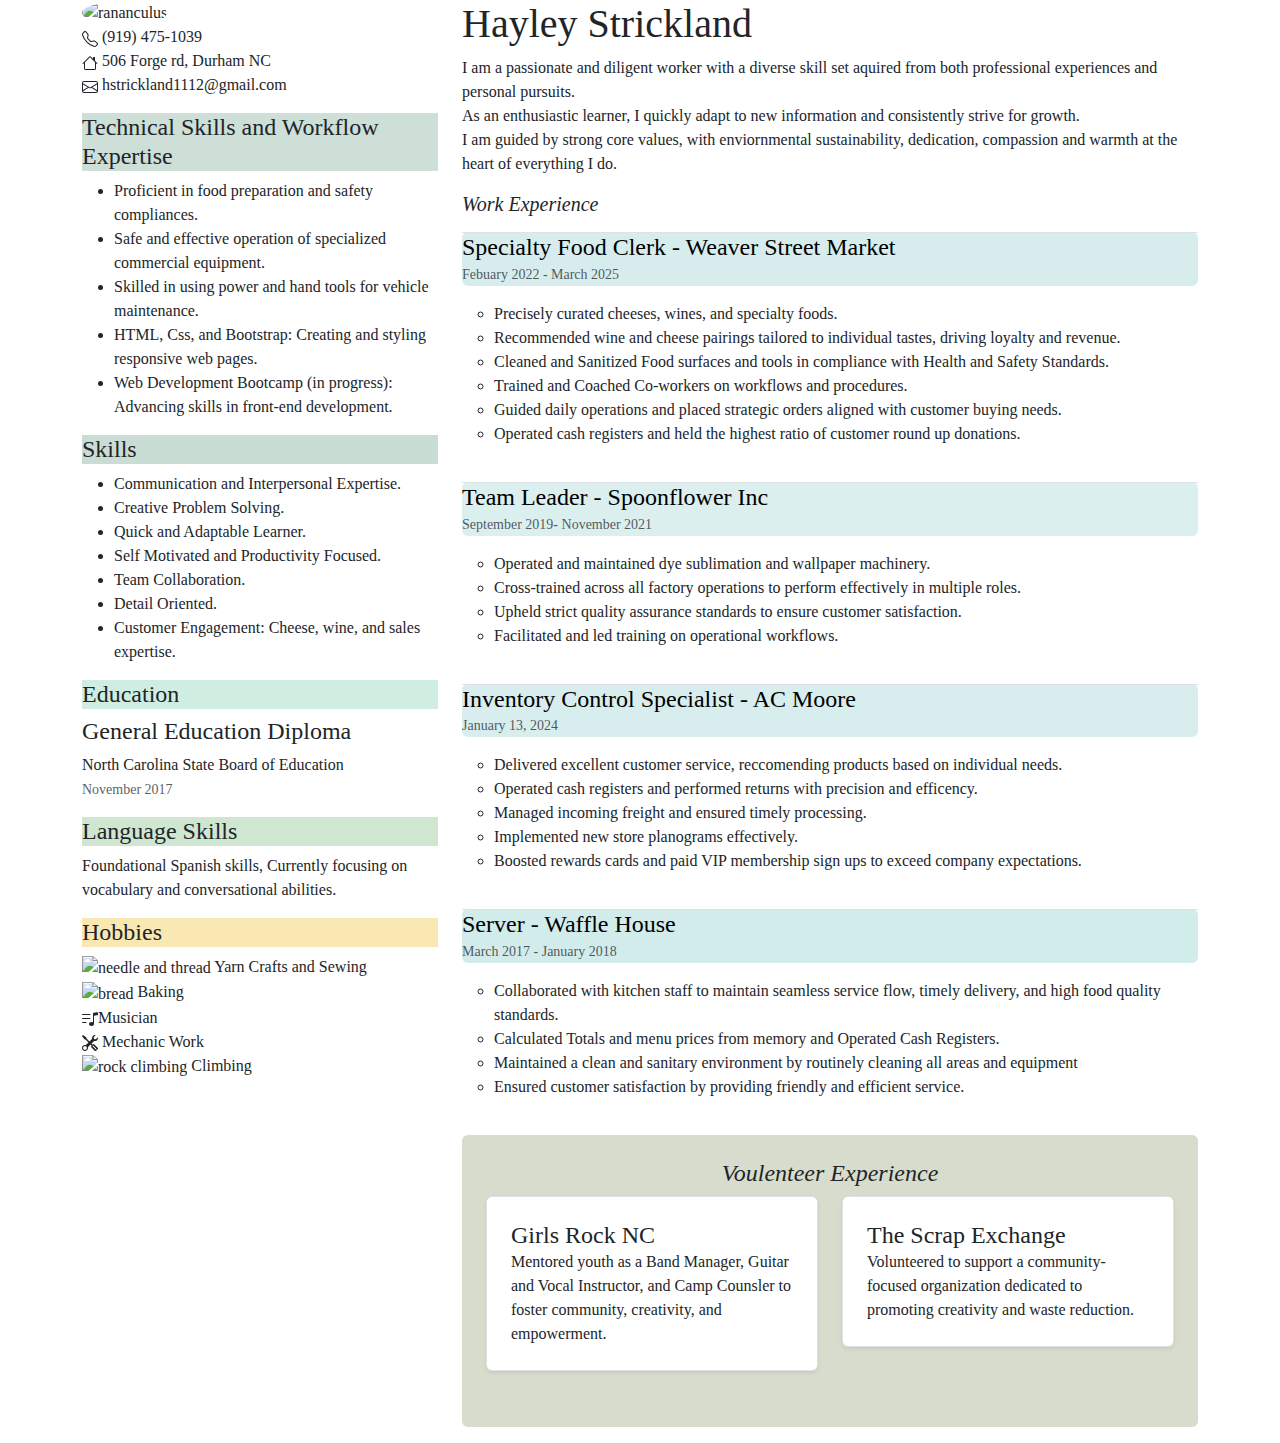
==== index.html @ b5ce252b "Add files via upload" ====
<!DOCTYPE html>
<html>
<head>
  <meta charset="UTF-8" />
  <title>Hayley S. Resume</title>
  <link href="https://cdn.jsdelivr.net/npm/bootstrap@5.3.3/dist/css/bootstrap.min.css" rel="stylesheet" integrity="sha384-QWTKZyjpPEjISv5WaRU9OFeRpok6YctnYmDr5pNlyT2bRjXh0JMhjY6hW+ALEwIH" crossorigin="anonymous">
  <link rel="stylesheet" href="./style.css">
  <style>
  @media(max-width:1000px){
.mepic{
  margin-left: 0px;
  height: 200px;
}
}
  
  </style>
</head>
<body>
<div class="container">
  <div class="row">
    <div class="col-4" id="left"> 
      <div class="leftflex">
        <img src="./rananculus.png" class="mepic" class="pic" alt="rananculus">
        <p class="info blurb"><svg xmlns="http://www.w3.org/2000/svg" width="16" height="16" fill="currentColor" class="bi bi-telephone" viewBox="0 0 16 16">
          <path d="M3.654 1.328a.678.678 0 0 0-1.015-.063L1.605 2.3c-.483.484-.661 1.169-.45 1.77a17.6 17.6 0 0 0 4.168 6.608 17.6 17.6 0 0 0 6.608 4.168c.601.211 1.286.033 1.77-.45l1.034-1.034a.678.678 0 0 0-.063-1.015l-2.307-1.794a.68.68 0 0 0-.58-.122l-2.19.547a1.75 1.75 0 0 1-1.657-.459L5.482 8.062a1.75 1.75 0 0 1-.46-1.657l.548-2.19a.68.68 0 0 0-.122-.58zM1.884.511a1.745 1.745 0 0 1 2.612.163L6.29 2.98c.329.423.445.974.315 1.494l-.547 2.19a.68.68 0 0 0 .178.643l2.457 2.457a.68.68 0 0 0 .644.178l2.189-.547a1.75 1.75 0 0 1 1.494.315l2.306 1.794c.829.645.905 1.87.163 2.611l-1.034 1.034c-.74.74-1.846 1.065-2.877.702a18.6 18.6 0 0 1-7.01-4.42 18.6 18.6 0 0 1-4.42-7.009c-.362-1.03-.037-2.137.703-2.877z"/>
        </svg></i> (919) 475-1039 <br>
       <svg xmlns="http://www.w3.org/2000/svg" width="16" height="16" fill="currentColor" class="bi bi-house" viewBox="0 0 16 16">
          <path d="M8.707 1.5a1 1 0 0 0-1.414 0L.646 8.146a.5.5 0 0 0 .708.708L2 8.207V13.5A1.5 1.5 0 0 0 3.5 15h9a1.5 1.5 0 0 0 1.5-1.5V8.207l.646.647a.5.5 0 0 0 .708-.708L13 5.793V2.5a.5.5 0 0 0-.5-.5h-1a.5.5 0 0 0-.5.5v1.293zM13 7.207V13.5a.5.5 0 0 1-.5.5h-9a.5.5 0 0 1-.5-.5V7.207l5-5z"/>
        </svg> 506 Forge rd, Durham NC <br>  <svg xmlns="http://www.w3.org/2000/svg" width="16" height="16" fill="currentColor" class="bi bi-envelope" viewBox="0 0 16 16">
          <path d="M0 4a2 2 0 0 1 2-2h12a2 2 0 0 1 2 2v8a2 2 0 0 1-2 2H2a2 2 0 0 1-2-2zm2-1a1 1 0 0 0-1 1v.217l7 4.2 7-4.2V4a1 1 0 0 0-1-1zm13 2.383-4.708 2.825L15 11.105zm-.034 6.876-5.64-3.471L8 9.583l-1.326-.795-5.64 3.47A1 1 0 0 0 2 13h12a1 1 0 0 0 .966-.741M1 11.105l4.708-2.897L1 5.383z"/>
        </svg> hstrickland1112@gmail.com <br>
        
          </p>
          <div class="borderleft">
          <div style="background-color:#2774543b;">
          <h4 class="1">Technical Skills and Workflow Expertise</h4></div>
    
    <ul>
      <li>
        Proficient in food preparation and safety compliances.
      </li>
      <li>Safe and effective operation of specialized commercial equipment.</li>
      <li>
        Skilled in using power and hand tools for vehicle maintenance.
      </li>
      <li>
        HTML, Css, and Bootstrap: Creating and styling responsive web pages.
      </li>
      <li>
        Web Development Bootcamp (in progress): Advancing skills in front-end development.
      </li>
    </ul>
    <div style="background-color:#2774543e;">
    <h4 class="2">Skills</h4></div>
    <ul>
      <li>Communication and Interpersonal Expertise.</li>
      <li>Creative Problem Solving.</li>
      <li>Quick and Adaptable Learner.</li>
      <li>Self Motivated and Productivity Focused.</li>
      <li>Team Collaboration.</li>
      <li>Detail Oriented.</li>
      <li>Customer Engagement: Cheese, wine, and sales expertise.
     </li>
    </ul>
    <div style="background-color:#0ba86732;">
      <h4 class="3">
        Education
      </h4></div>
      <h4>General Education Diploma</h4>
      <p>North Carolina State Board of Education <br>
      <small class="text-body-secondary"><font style="vertical-align: inherit;"><font style="vertical-align: inherit;">November 2017</font></font></small>
      </p>
      <div style="background-color:#12841b34;">
      <h4 class="4">Language Skills</h4></div>
      <p>
        Foundational Spanish skills, Currently focusing on vocabulary and conversational abilities.
      </p>

    </div>
    <div class="5">
      <h4 style="background-color: #f2c12e5e;">
        Hobbies
        
      </h4>
      <p>
        <img src="./9511750_thread_needle_tool_sewing_sew_icon (2).png" alt="needle and thread" height="20px" width="20px">
        Yarn Crafts and Sewing <br>
<img src="./5079032_bakery_baking_bread_food_restaurant_icon.png" alt="bread" height="20px" width="20px">
        Baking<br>
        <svg xmlns="http://www.w3.org/2000/svg" width="16" height="16" fill="currentColor" class="bi bi-music-note-list" viewBox="0 0 16 16">
          <path d="M12 13c0 1.105-1.12 2-2.5 2S7 14.105 7 13s1.12-2 2.5-2 2.5.895 2.5 2"/>
          <path fill-rule="evenodd" d="M12 3v10h-1V3z"/>
          <path d="M11 2.82a1 1 0 0 1 .804-.98l3-.6A1 1 0 0 1 16 2.22V4l-5 1z"/>
          <path fill-rule="evenodd" d="M0 11.5a.5.5 0 0 1 .5-.5H4a.5.5 0 0 1 0 1H.5a.5.5 0 0 1-.5-.5m0-4A.5.5 0 0 1 .5 7H8a.5.5 0 0 1 0 1H.5a.5.5 0 0 1-.5-.5m0-4A.5.5 0 0 1 .5 3H8a.5.5 0 0 1 0 1H.5a.5.5 0 0 1-.5-.5"/>
        </svg>Musician <br>
         <svg xmlns="http://www.w3.org/2000/svg" width="16" height="16" fill="currentColor" class="bi bi-tools" viewBox="0 0 16 16">
          <path d="M1 0 0 1l2.2 3.081a1 1 0 0 0 .815.419h.07a1 1 0 0 1 .708.293l2.675 2.675-2.617 2.654A3.003 3.003 0 0 0 0 13a3 3 0 1 0 5.878-.851l2.654-2.617.968.968-.305.914a1 1 0 0 0 .242 1.023l3.27 3.27a.997.997 0 0 0 1.414 0l1.586-1.586a.997.997 0 0 0 0-1.414l-3.27-3.27a1 1 0 0 0-1.023-.242L10.5 9.5l-.96-.96 2.68-2.643A3.005 3.005 0 0 0 16 3q0-.405-.102-.777l-2.14 2.141L12 4l-.364-1.757L13.777.102a3 3 0 0 0-3.675 3.68L7.462 6.46 4.793 3.793a1 1 0 0 1-.293-.707v-.071a1 1 0 0 0-.419-.814zm9.646 10.646a.5.5 0 0 1 .708 0l2.914 2.915a.5.5 0 0 1-.707.707l-2.915-2.914a.5.5 0 0 1 0-.708M3 11l.471.242.529.026.287.445.445.287.026.529L5 13l-.242.471-.026.529-.445.287-.287.445-.529.026L3 15l-.471-.242L2 14.732l-.287-.445L1.268 14l-.026-.529L1 13l.242-.471.026-.529.445-.287.287-.445.529-.026z"/>
        </svg> Mechanic Work<br>
        <img src="./2588866_activity_climbing_recreation_rock climbing_travel_icon.png" alt="rock climbing" height="20px" width="20px">
        Climbing  
</p>
    </div>

      </div>
    </div>


    <div class="col" id="right">
      <div class="rightflex">
        <div>
              <h1 >Hayley Strickland</h1>              <p class="lead" style="font-size: medium;"> I am a passionate and diligent worker with a diverse skill set aquired from both professional experiences and personal pursuits.<br>
                 As an enthusiastic learner, I quickly adapt to new information and consistently strive for growth.<br> I am guided by strong core values, with enviornmental sustainability, dedication, compassion and warmth at the heart of everything I do.         

      
            </div>
            <div>
              <div id="border">
            <h5 class="fst-italic"><font style="vertical-align: inherit;"><font style="vertical-align: inherit;"> Work Experience</font></font></h4>
            <ul class="list-unstyled">
              <li>
        <div class=" bg- rounded" style="background-color: rgba(0, 139, 139, 0.156);">

                <a class="d-flex flex-column flex-lg-row gap-3 align-items-start align-items-lg-center my-3 link-body-emphasis text-decoration-none border-top"href="#">
                  <div class="col-lg">
                    <h4 class="mb-0"><font style="vertical-align: inherit;"><font style="vertical-align: inherit; ">Specialty Food Clerk - Weaver Street Market</font></font></h6>
                    <small class="text-body-secondary"><font style="vertical-align: inherit;"><font style="vertical-align: inherit;">Febuary 2022 - March 2025</font></font></small>
                    </div>
                </a>
        </div>
                <ul style="padding-bottom: 20px;">
                  <li>Precisely curated cheeses, wines, and specialty foods. 
                  </li>
                  <li>
                    Recommended wine and cheese pairings tailored to individual tastes, driving loyalty and revenue.
                  </li>
                  <li>
                    Cleaned and Sanitized Food surfaces and tools in compliance with Health and Safety Standards.
                  </li>
                  <li>
                    Trained and Coached Co-workers on workflows and procedures.
                  </li>
                  <li>
                    Guided daily operations and placed strategic orders aligned with customer buying needs.

                  </li>
                  <li>
                    Operated cash registers and held the highest ratio of customer round up donations.
                  </li>
            
                </ul>
              </li>

              <li>
        <div class=" bg- rounded" style="background-color: rgba(0, 139, 139, 0.142);">
                
                <a class="d-flex flex-column flex-lg-row gap-3 align-items-start align-items-lg-center my-3 link-body-emphasis text-decoration-none border-top"href="#">
<div class="col-lg-8">
  
                    <h4 class="mb-0"><font style="vertical-align: inherit;"><font style="vertical-align: inherit;">Team Leader - Spoonflower Inc</font></font></h6>
                    <small class="text-body-secondary"><font style="vertical-align: inherit;"><font style="vertical-align: inherit;">September 2019- November 2021</font></font></small>
                  </div>
                </a>
        </div>
                <ul style="padding-bottom: 20px;">
                  <li>
                    Operated and maintained dye sublimation and wallpaper machinery.
                  </li>
                  <li>
                    Cross-trained across all factory operations to perform effectively in multiple roles.
                  </li>
                  <li>
                    Upheld strict quality assurance standards to ensure customer satisfaction.
                  </li>
                  <li>
                    Facilitated and led training on operational workflows.  
                  </li>
                </ul>
              </li>
              <li>
        <div class=" bg- rounded" style="background-color: rgba(0, 139, 139, 0.153);">

                <a class="d-flex flex-column flex-lg-row gap-3 align-items-start align-items-lg-center my-3 link-body-emphasis text-decoration-none border-top" href="#">
<div class="col-lg-8">
                    <h4 class="mb-0"><font style="vertical-align: inherit;"><font style="vertical-align: inherit;">Inventory Control Specialist - AC Moore</font></font></h6>
                    <small class="text-body-secondary"><font style="vertical-align: inherit;"><font style="vertical-align: inherit;">January 13, 2024</font></font></small>
                  </div>
                </a>
        </div>
                <ul style="padding-bottom: 20px;">
                  <li>
                    Delivered excellent customer service, reccomending products based on individual needs.
                  </li>
                  <li>
                    Operated cash registers and performed returns with precision and efficency.
                  </li>
                  <li>
                    Managed incoming freight and ensured timely processing.
                  </li>
                  <li>
                    Implemented new store planograms effectively.
                  </li>
                  <li>Boosted rewards cards and paid VIP membership sign ups to exceed company expectations.</li>
                </ul>
              </li>
              <li>
        <div class=" bg- rounded" style="background-color: rgba(0, 139, 139, 0.178);">

                <a class="d-flex flex-column flex-lg-row gap-3 align-items-start align-items-lg-center my-3 link-body-emphasis text-decoration-none border-top" href="#">
<div class="col-lg-8">
                    <h4 class="mb-0"><font style="vertical-align: inherit;"><font style="vertical-align: inherit;">Server - Waffle House</font></font></h6>
                    <small class="text-body-secondary"><font style="vertical-align: inherit;"><font style="vertical-align: inherit;">March 2017 - January 2018</font></font></small>
                  </div>
                </a>
        </div>
                <ul style="padding-bottom: 20px;">
                  <li>
                    Collaborated with kitchen staff to maintain seamless service flow, timely delivery, and high food quality standards.
                  </li>
                  <li>
                    Calculated Totals and menu prices from memory and Operated Cash Registers.
                  </li>
                  <li>
                    Maintained a clean and sanitary environment by routinely cleaning all areas and equipment
                  </li>
                  <li>
                    Ensured customer satisfaction by providing friendly and efficient service.
                  </li>
                </ul>
              </li>
            </ul>
          </div>
        
      
        <div class="p-4 mb-3 bg-body- rounded" style="background-color: #5d73323f;">
          <h4 class="fst-italic" style="text-align: center;">Voulenteer Experience</h4>
          <div class="row mb-2">
            <div class="col-md-6">
              <div class="row g-0 border rounded overflow-hidden flex-md-row mb-4 shadow-sm h-md-250 position-relative">
                <div class="col p-4 d-flex flex-column position-static" style="background-color: white;">
                  
                <h4 class="mb-0 Scrap">Girls Rock NC</h4>                  
                  <p class="card-text mb-auto">Mentored youth as a Band Manager, Guitar and Vocal Instructor, and Camp Counsler to foster community, creativity, and empowerment.</p>
                 </div>
                </div>
            </div>
            <div class="col-md-6">
              <div class="row g-0 border rounded overflow-hidden flex-md-row mb-4 shadow-sm h-md-250 position-relative">
                <div class="col p-4 d-flex flex-column position-static" style="background-color: white;">
                
                  <h4 class="mb-0 Scrap">The Scrap Exchange</h3>
                
                  <p class="mb-auto"> Volunteered to support a community-focused organization dedicated to promoting creativity and waste reduction.  </p>
                  
                </div>
                </div>
              </div>
            </div>
          </div>
          </div>
        

      </div>
    </div>






  </div>
</div>
  
  <script src="https://cdn.jsdelivr.net/npm/bootstrap@5.3.3/dist/js/bootstrap.bundle.min.js" integrity="sha384-YvpcrYf0tY3lHB60NNkmXc5s9fDVZLESaAA55NDzOxhy9GkcIdslK1eN7N6jIeHz" crossorigin="anonymous"></script>
</body>
</html>
---- style.css ----
.body{
  min-height: 297mm;
  min-width: 210mm;}
.row{
display: flex;
}
.mepic{
  height: 300px;
  border-radius: 50%;
}
h1, h4, h5, h3{
  font-family: merriweather;
  
}

*{
  font-family:nunito;
}
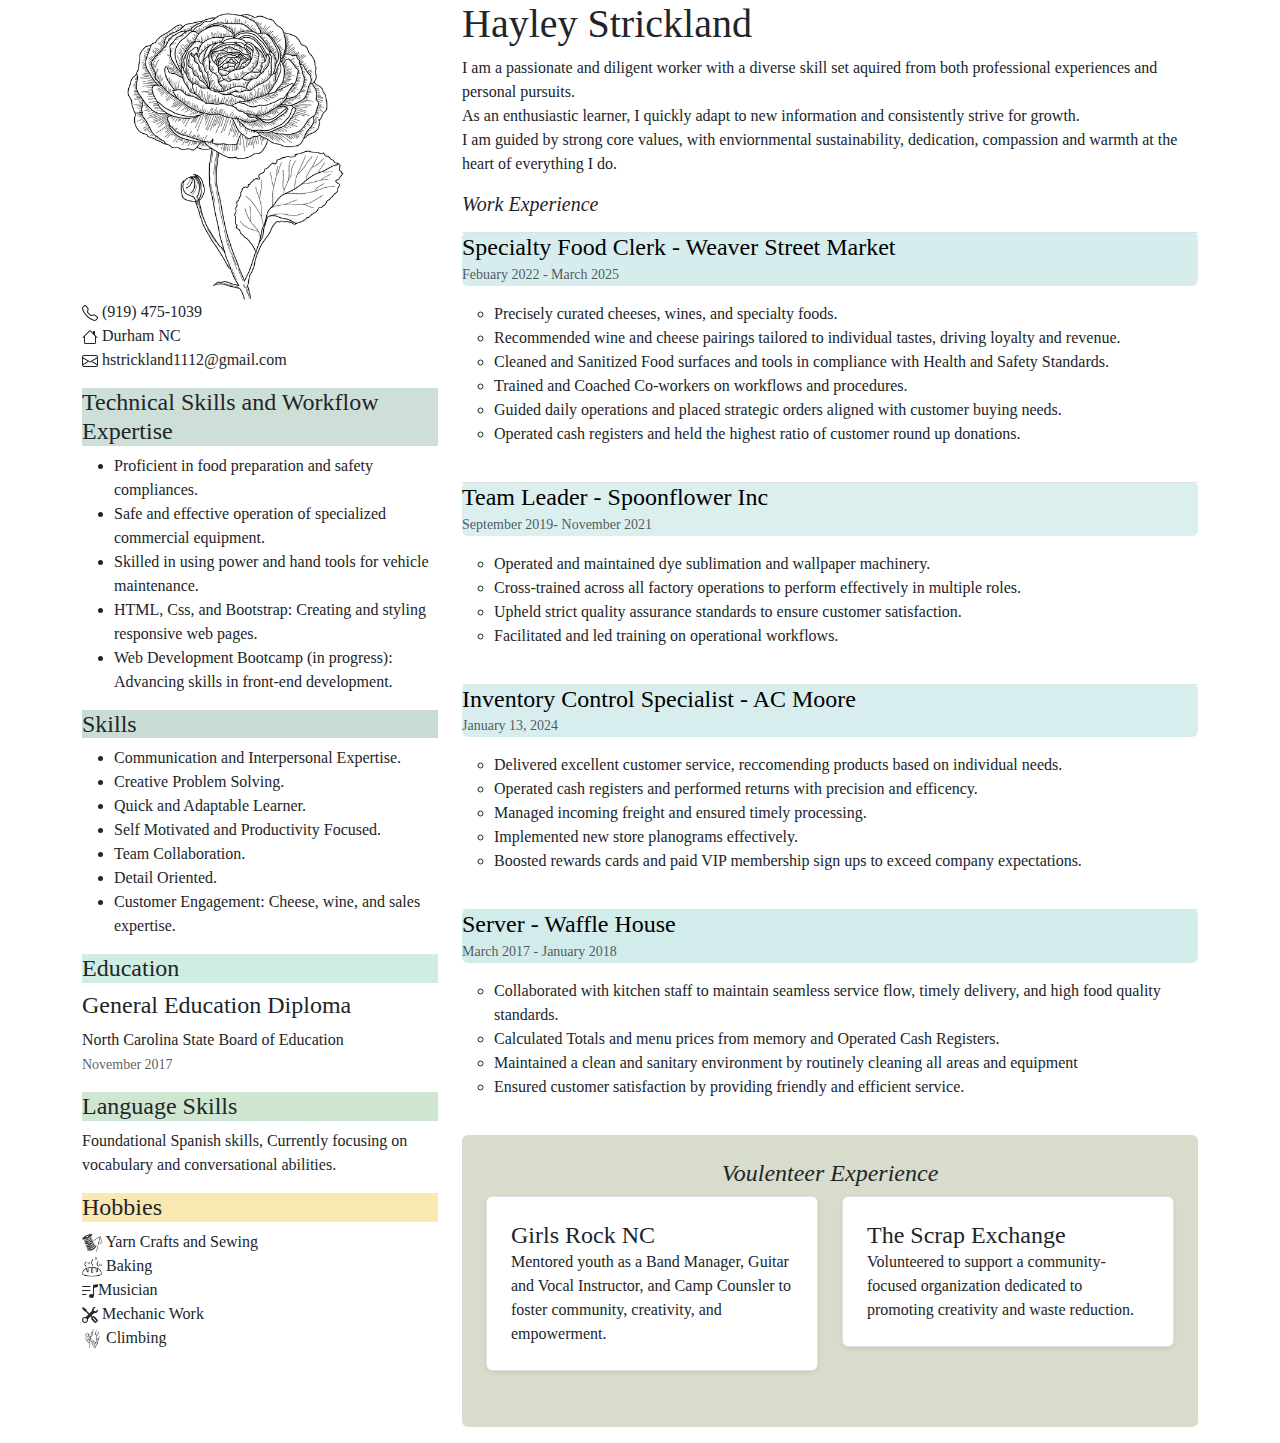
==== commit 49c63b44: "Add files via upload" ====
--- a/index.html
+++ b/index.html
@@ -26,7 +26,7 @@
         </svg></i> (919) 475-1039 <br>
        <svg xmlns="http://www.w3.org/2000/svg" width="16" height="16" fill="currentColor" class="bi bi-house" viewBox="0 0 16 16">
           <path d="M8.707 1.5a1 1 0 0 0-1.414 0L.646 8.146a.5.5 0 0 0 .708.708L2 8.207V13.5A1.5 1.5 0 0 0 3.5 15h9a1.5 1.5 0 0 0 1.5-1.5V8.207l.646.647a.5.5 0 0 0 .708-.708L13 5.793V2.5a.5.5 0 0 0-.5-.5h-1a.5.5 0 0 0-.5.5v1.293zM13 7.207V13.5a.5.5 0 0 1-.5.5h-9a.5.5 0 0 1-.5-.5V7.207l5-5z"/>
-        </svg> 506 Forge rd, Durham NC <br>  <svg xmlns="http://www.w3.org/2000/svg" width="16" height="16" fill="currentColor" class="bi bi-envelope" viewBox="0 0 16 16">
+        </svg> Durham NC <br>  <svg xmlns="http://www.w3.org/2000/svg" width="16" height="16" fill="currentColor" class="bi bi-envelope" viewBox="0 0 16 16">
           <path d="M0 4a2 2 0 0 1 2-2h12a2 2 0 0 1 2 2v8a2 2 0 0 1-2 2H2a2 2 0 0 1-2-2zm2-1a1 1 0 0 0-1 1v.217l7 4.2 7-4.2V4a1 1 0 0 0-1-1zm13 2.383-4.708 2.825L15 11.105zm-.034 6.876-5.64-3.471L8 9.583l-1.326-.795-5.64 3.47A1 1 0 0 0 2 13h12a1 1 0 0 0 .966-.741M1 11.105l4.708-2.897L1 5.383z"/>
         </svg> hstrickland1112@gmail.com <br>
         
